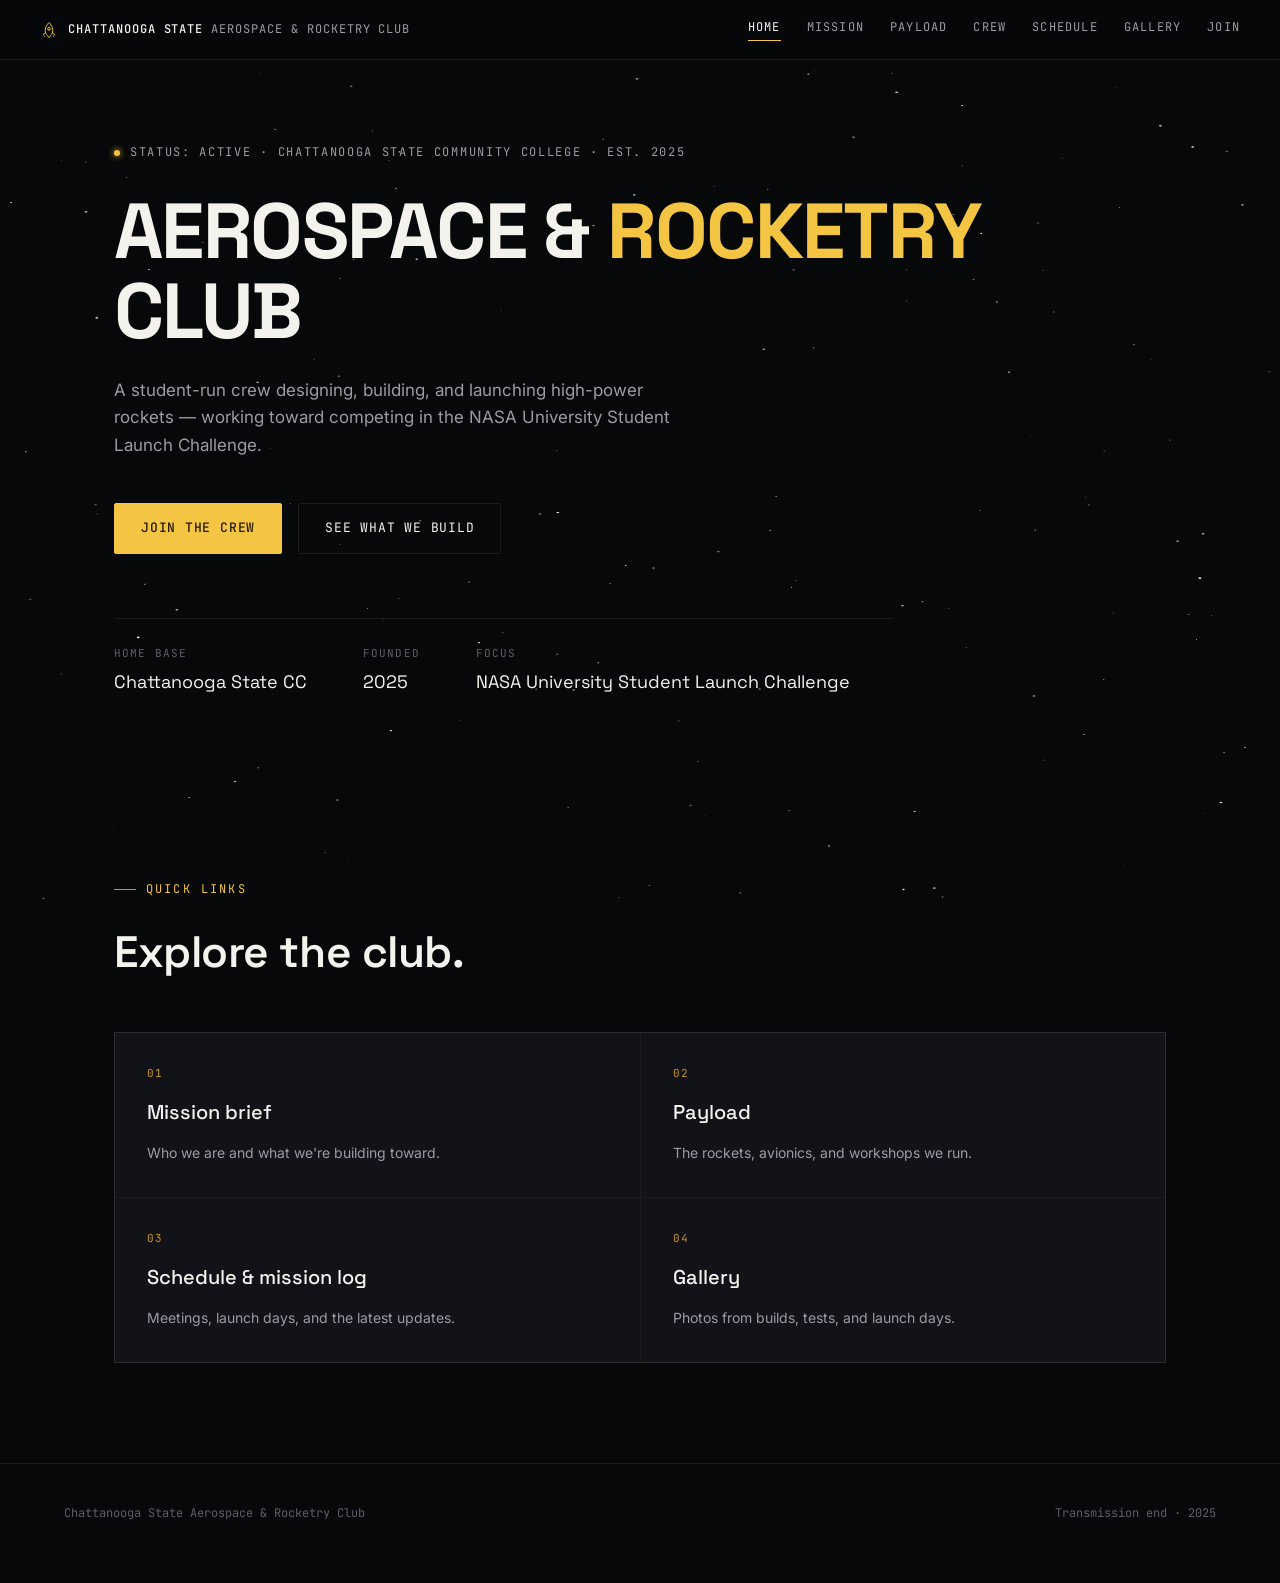
==== index.html @ d48036c6 "Add files via upload" ====
<!DOCTYPE html>
<html lang="en">
<head>
<meta charset="UTF-8">
<meta name="viewport" content="width=device-width, initial-scale=1.0">
<title>Aerospace &amp; Rocketry Club — Chattanooga State</title>
<link rel="preconnect" href="https://fonts.googleapis.com">
<link rel="preconnect" href="https://fonts.gstatic.com" crossorigin>
<link href="https://fonts.googleapis.com/css2?family=Space+Grotesk:wght@400;500;600;700&family=Inter:wght@400;500;600&family=JetBrains+Mono:wght@400;500&display=swap" rel="stylesheet">
<link rel="stylesheet" href="css/style.css">
</head>
<body>
<canvas id="stars"></canvas>
<div class="content">
<header class="topnav">
  <div class="brand">
    <svg width="18" height="18" viewBox="0 0 24 24" fill="none" xmlns="http://www.w3.org/2000/svg">
      <path d="M12 2C12 2 17 6.5 17 13C17 15.5 15.8 17.6 14.5 19L12 22L9.5 19C8.2 17.6 7 15.5 7 13C7 6.5 12 2 12 2Z" stroke="#f4c542" stroke-width="1.3" stroke-linejoin="round"/>
      <circle cx="12" cy="10.5" r="1.8" stroke="#f4c542" stroke-width="1.3"/>
      <path d="M7.5 15.5L4.5 17.5L6 20.5" stroke="#f4c542" stroke-width="1.1" stroke-linecap="round" stroke-linejoin="round"/>
      <path d="M16.5 15.5L19.5 17.5L18 20.5" stroke="#f4c542" stroke-width="1.1" stroke-linecap="round" stroke-linejoin="round"/>
    </svg>
    <span><strong>Chattanooga State</strong> Aerospace &amp; Rocketry Club</span>
  </div>
  <nav class="links">
    <a href="index.html">Home</a>
    <a href="about.html">Mission</a>
    <a href="programs.html">Payload</a>
    <a href="crew.html">Crew</a>
    <a href="schedule.html">Schedule</a>
    <a href="gallery.html">Gallery</a>
    <a href="join.html">Join</a>
  </nav>
</header>

  <section id="top">
    <div class="hero-readout"><span class="dot"></span>Status: active &middot; Chattanooga State Community College &middot; est. 2025</div>
    <h1>Aerospace &amp; <span class="accent">Rocketry</span> Club</h1>
    <p class="hero-sub">A student-run crew designing, building, and launching high-power rockets — working toward competing in the NASA University Student Launch Challenge.</p>
    <div class="hero-cta">
      <a href="join.html" class="btn btn-primary">Join the crew</a>
      <a href="programs.html" class="btn btn-ghost">See what we build</a>
    </div>
    <div class="hero-stats">
      <div><span class="label">Home base</span><span class="value">Chattanooga State CC</span></div>
      <div><span class="label">Founded</span><span class="value">2025</span></div>
      <div><span class="label">Focus</span><span class="value">NASA University Student Launch Challenge</span></div>
    </div>
  </section>

  <section>
    <div class="eyebrow">Quick links</div>
    <h2 class="section-title">Explore the club.</h2>
    <div class="card-grid">
      <a class="card" href="about.html"><span class="tag">01</span><h3>Mission brief</h3><p>Who we are and what we're building toward.</p></a>
      <a class="card" href="programs.html"><span class="tag">02</span><h3>Payload</h3><p>The rockets, avionics, and workshops we run.</p></a>
      <a class="card" href="schedule.html"><span class="tag">03</span><h3>Schedule &amp; mission log</h3><p>Meetings, launch days, and the latest updates.</p></a>
      <a class="card" href="gallery.html"><span class="tag">04</span><h3>Gallery</h3><p>Photos from builds, tests, and launch days.</p></a>
    </div>
  </section>

<footer>
  <span>Chattanooga State Aerospace &amp; Rocketry Club</span>
  <span>Transmission end &middot; 2025</span>
</footer>
</div>
<script src="js/main.js"></script>
</body>
</html>
---- css/style.css ----
:root{
  --void:#07080a;
  --panel:#111319;
  --panel-2:#171a21;
  --hairline:rgba(244,197,66,0.16);
  --hairline-soft:rgba(255,255,255,0.08);
  --yellow:#f4c542;
  --yellow-deep:#c8952a;
  --white:#f3f2ec;
  --gray:#9a9ca6;
  --gray-dim:#5c5f6a;
  --font-display:'Space Grotesk', sans-serif;
  --font-body:'Inter', sans-serif;
  --font-mono:'JetBrains Mono', monospace;
}
*{box-sizing:border-box; margin:0; padding:0;}
html{scroll-behavior:smooth;}
body{
  background:var(--void);
  color:var(--white);
  font-family:var(--font-body);
  line-height:1.6;
  overflow-x:hidden;
  position:relative;
}
#stars{ position:fixed; top:0; left:0; width:100%; height:100%; z-index:0; pointer-events:none; }
.content{ position:relative; z-index:1; }
::selection{ background:var(--yellow); color:var(--void); }
a{ color:inherit; text-decoration:none; }
img{ max-width:100%; display:block; }
@media (prefers-reduced-motion: reduce){ html{ scroll-behavior:auto; } }

header.topnav{
  position:sticky; top:0; z-index:10;
  display:flex; align-items:center; justify-content:space-between;
  padding:18px 40px; background:rgba(7,8,10,0.85); backdrop-filter:blur(8px);
  border-bottom:1px solid var(--hairline-soft);
}
.brand{ display:flex; align-items:center; gap:10px; font-family:var(--font-mono); font-size:12px; letter-spacing:0.08em; color:var(--gray); text-transform:uppercase; }
.brand svg{ flex-shrink:0; }
.brand strong{ color:var(--white); font-weight:500; }
nav.links{ display:flex; gap:26px; flex-wrap:wrap; }
nav.links a{
  font-family:var(--font-mono); font-size:12px; letter-spacing:0.1em; text-transform:uppercase;
  color:var(--gray); position:relative; padding-bottom:4px; transition:color .25s ease;
}
nav.links a::after{ content:""; position:absolute; left:0; bottom:0; width:0; height:1px; background:var(--yellow); transition:width .25s ease; }
nav.links a:hover, nav.links a.active{ color:var(--white); }
nav.links a:hover::after, nav.links a.active::after{ width:100%; }
.nav-toggle{ display:none; }
@media (max-width: 780px){
  nav.links{ display:none; }
  header.topnav{ padding:16px 20px; }
}

section, main.page{ padding:100px 64px; max-width:1180px; margin:0 auto; }
@media (max-width: 720px){ section, main.page{ padding:70px 24px; } }

.eyebrow{
  font-family:var(--font-mono); font-size:12px; letter-spacing:0.18em; text-transform:uppercase;
  color:var(--yellow); display:flex; align-items:center; gap:10px; margin-bottom:18px;
}
.eyebrow::before{ content:""; width:22px; height:1px; background:var(--yellow-deep); }
h2.section-title{
  font-family:var(--font-display); font-weight:600; font-size:clamp(28px,4vw,44px);
  letter-spacing:-0.01em; max-width:760px;
}

#top{
  min-height:80vh; display:flex; flex-direction:column; justify-content:center;
  padding-top:70px; padding-bottom:70px; position:relative;
}
.hero-readout{
  font-family:var(--font-mono); font-size:12px; letter-spacing:0.14em; color:var(--gray);
  text-transform:uppercase; margin-bottom:28px; display:flex; align-items:center; gap:10px;
}
.hero-readout .dot{ width:6px; height:6px; border-radius:50%; background:var(--yellow); box-shadow:0 0 6px 1px rgba(244,197,66,0.6); }
h1{
  font-family:var(--font-display); font-weight:700; font-size:clamp(38px,6.5vw,78px);
  line-height:1.03; letter-spacing:-0.02em; max-width:920px; text-transform:uppercase;
}
h1 .accent{ color:var(--yellow); }
.hero-sub{ margin-top:26px; max-width:560px; font-size:17px; color:var(--gray); }
.hero-cta{ margin-top:44px; display:flex; gap:16px; flex-wrap:wrap; }
.btn{
  font-family:var(--font-mono); font-size:13px; letter-spacing:0.06em; text-transform:uppercase;
  padding:14px 26px; border-radius:2px; display:inline-flex; align-items:center; gap:8px;
  cursor:pointer; transition:transform .2s ease, background .2s ease, border-color .2s ease; border:1px solid transparent;
}
.btn:hover{ transform:translateY(-2px); }
.btn-primary{ background:var(--yellow); color:#221a05; font-weight:500; border-color:var(--yellow); }
.btn-primary:hover{ background:#ffd25c; }
.btn-ghost{ background:transparent; color:var(--white); border-color:var(--hairline-soft); }
.btn-ghost:hover{ border-color:var(--yellow-deep); color:var(--yellow); }

.hero-stats{
  margin-top:64px; display:flex; gap:56px; flex-wrap:wrap;
  border-top:1px solid var(--hairline-soft); padding-top:26px; max-width:780px;
}
.hero-stats div{ display:flex; flex-direction:column; gap:6px; }
.hero-stats .label{ font-family:var(--font-mono); font-size:11px; letter-spacing:0.1em; text-transform:uppercase; color:var(--gray-dim); }
.hero-stats .value{ font-family:var(--font-display); font-size:18px; color:var(--white); }

.pillars{ display:flex; flex-direction:column; gap:0; margin-top:40px; max-width:760px; }
.pillar{ display:flex; gap:20px; padding:22px 0; border-top:1px solid var(--hairline-soft); }
.pillar:last-child{ border-bottom:1px solid var(--hairline-soft); }
.pillar .num{ font-family:var(--font-mono); font-size:12px; color:var(--yellow-deep); padding-top:3px; }
.pillar h3{ font-family:var(--font-display); font-size:18px; font-weight:500; margin-bottom:6px; }
.pillar p{ margin:0; font-size:14px; color:var(--gray); }

.card-grid{
  display:grid; grid-template-columns:repeat(2, 1fr); gap:1px; margin-top:44px;
  background:var(--hairline-soft); border:1px solid var(--hairline-soft);
}
.card{ background:var(--panel); padding:32px; display:flex; flex-direction:column; gap:14px; transition:background .25s ease; }
.card:hover{ background:var(--panel-2); }
.card .tag{ font-family:var(--font-mono); font-size:11px; letter-spacing:0.1em; text-transform:uppercase; color:var(--yellow-deep); }
.card h3{ font-family:var(--font-display); font-size:20px; font-weight:500; }
.card p{ color:var(--gray); font-size:14px; }
@media (max-width: 720px){ .card-grid{ grid-template-columns:1fr; } }

.crew-grid{ margin-top:44px; display:grid; grid-template-columns:repeat(auto-fit, minmax(220px, 1fr)); gap:20px; }
.crew-card{ border:1px dashed var(--hairline-soft); padding:26px; background:var(--panel); display:flex; flex-direction:column; justify-content:center; }
.crew-role{ font-family:var(--font-mono); font-size:11px; letter-spacing:0.08em; text-transform:uppercase; color:var(--yellow-deep); margin-top:6px; }
.crew-card h3{ font-family:var(--font-display); font-size:18px; font-weight:500; }
.crew-card p{ font-size:13px; color:var(--gray-dim); margin-top:10px; }

.flight-log{ margin-top:44px; border-top:1px solid var(--hairline-soft); }
.log-row{ display:grid; grid-template-columns:140px 1fr 1fr; gap:20px; padding:20px 0; border-bottom:1px solid var(--hairline-soft); align-items:center; }
.log-row .log-tag{ font-family:var(--font-mono); font-size:11px; letter-spacing:0.08em; text-transform:uppercase; color:var(--yellow-deep); }
.log-row .log-main{ font-family:var(--font-display); font-size:17px; }
.log-row .log-detail{ font-family:var(--font-mono); font-size:13px; color:var(--gray); }
@media (max-width: 640px){ .log-row{ grid-template-columns:1fr; gap:6px; } }

.mission-log{ margin-top:60px; }
.mission-log h3.mlog-title{ font-family:var(--font-display); font-size:20px; margin-bottom:24px; }
.mlog-entry{ border-left:2px solid var(--yellow-deep); padding:4px 0 4px 24px; margin-bottom:36px; }
.mlog-date{ font-family:var(--font-mono); font-size:11px; letter-spacing:0.08em; text-transform:uppercase; color:var(--yellow); margin-bottom:10px; }
.mlog-entry h4{ font-family:var(--font-display); font-size:17px; font-weight:500; margin-bottom:8px; }
.mlog-entry p{ color:var(--gray); font-size:14px; margin-bottom:6px; max-width:680px; }
.mlog-list{ color:var(--gray); font-size:14px; margin:10px 0 6px 18px; max-width:660px; }
.mlog-list li{ margin-bottom:6px; }

.gallery-grid{ margin-top:44px; display:grid; grid-template-columns:repeat(3, 1fr); gap:16px; }
.gallery-item{
  aspect-ratio:4/3; background:var(--panel); border:1px solid var(--hairline-soft);
  display:flex; flex-direction:column; align-items:center; justify-content:center; gap:10px;
  color:var(--gray-dim); text-align:center; padding:16px;
}
.gallery-item .icon{ color:var(--yellow-deep); }
.gallery-item span{ font-family:var(--font-mono); font-size:11px; letter-spacing:0.06em; text-transform:uppercase; }
@media (max-width: 780px){ .gallery-grid{ grid-template-columns:repeat(2, 1fr); } }
@media (max-width: 480px){ .gallery-grid{ grid-template-columns:1fr; } }
.gallery-note{ margin-top:28px; color:var(--gray-dim); font-family:var(--font-mono); font-size:12px; max-width:560px; }

#ground-control, .split{ display:grid; grid-template-columns:1fr 1fr; gap:64px; }
#ground-control p, .split p{ color:var(--gray); margin-top:20px; max-width:460px; }
.contact-list{ margin-top:28px; display:flex; flex-direction:column; gap:14px; }
.contact-list div{ font-family:var(--font-mono); font-size:13px; color:var(--white); display:flex; gap:12px; }
.contact-list span{ color:var(--gray-dim); min-width:90px; }
.join-form{ background:var(--panel); border:1px solid var(--hairline-soft); padding:32px; }
.join-form .field{ margin-bottom:18px; display:flex; flex-direction:column; gap:8px; }
.join-form label{ font-family:var(--font-mono); font-size:11px; letter-spacing:0.08em; text-transform:uppercase; color:var(--gray); }
.join-form input, .join-form select{
  background:var(--void); border:1px solid var(--hairline-soft); color:var(--white);
  font-family:var(--font-body); font-size:14px; padding:12px 14px; border-radius:2px;
}
.join-form input:focus, .join-form select:focus{ outline:none; border-color:var(--yellow-deep); }
.join-form button{ width:100%; margin-top:6px; }
@media (max-width: 860px){ #ground-control, .split{ grid-template-columns:1fr; } }

footer{
  padding:40px 64px 60px; border-top:1px solid var(--hairline-soft); display:flex;
  justify-content:space-between; flex-wrap:wrap; gap:12px; font-family:var(--font-mono);
  font-size:12px; color:var(--gray-dim);
}
@media (max-width: 720px){ footer{ padding:32px 24px; flex-direction:column; } }
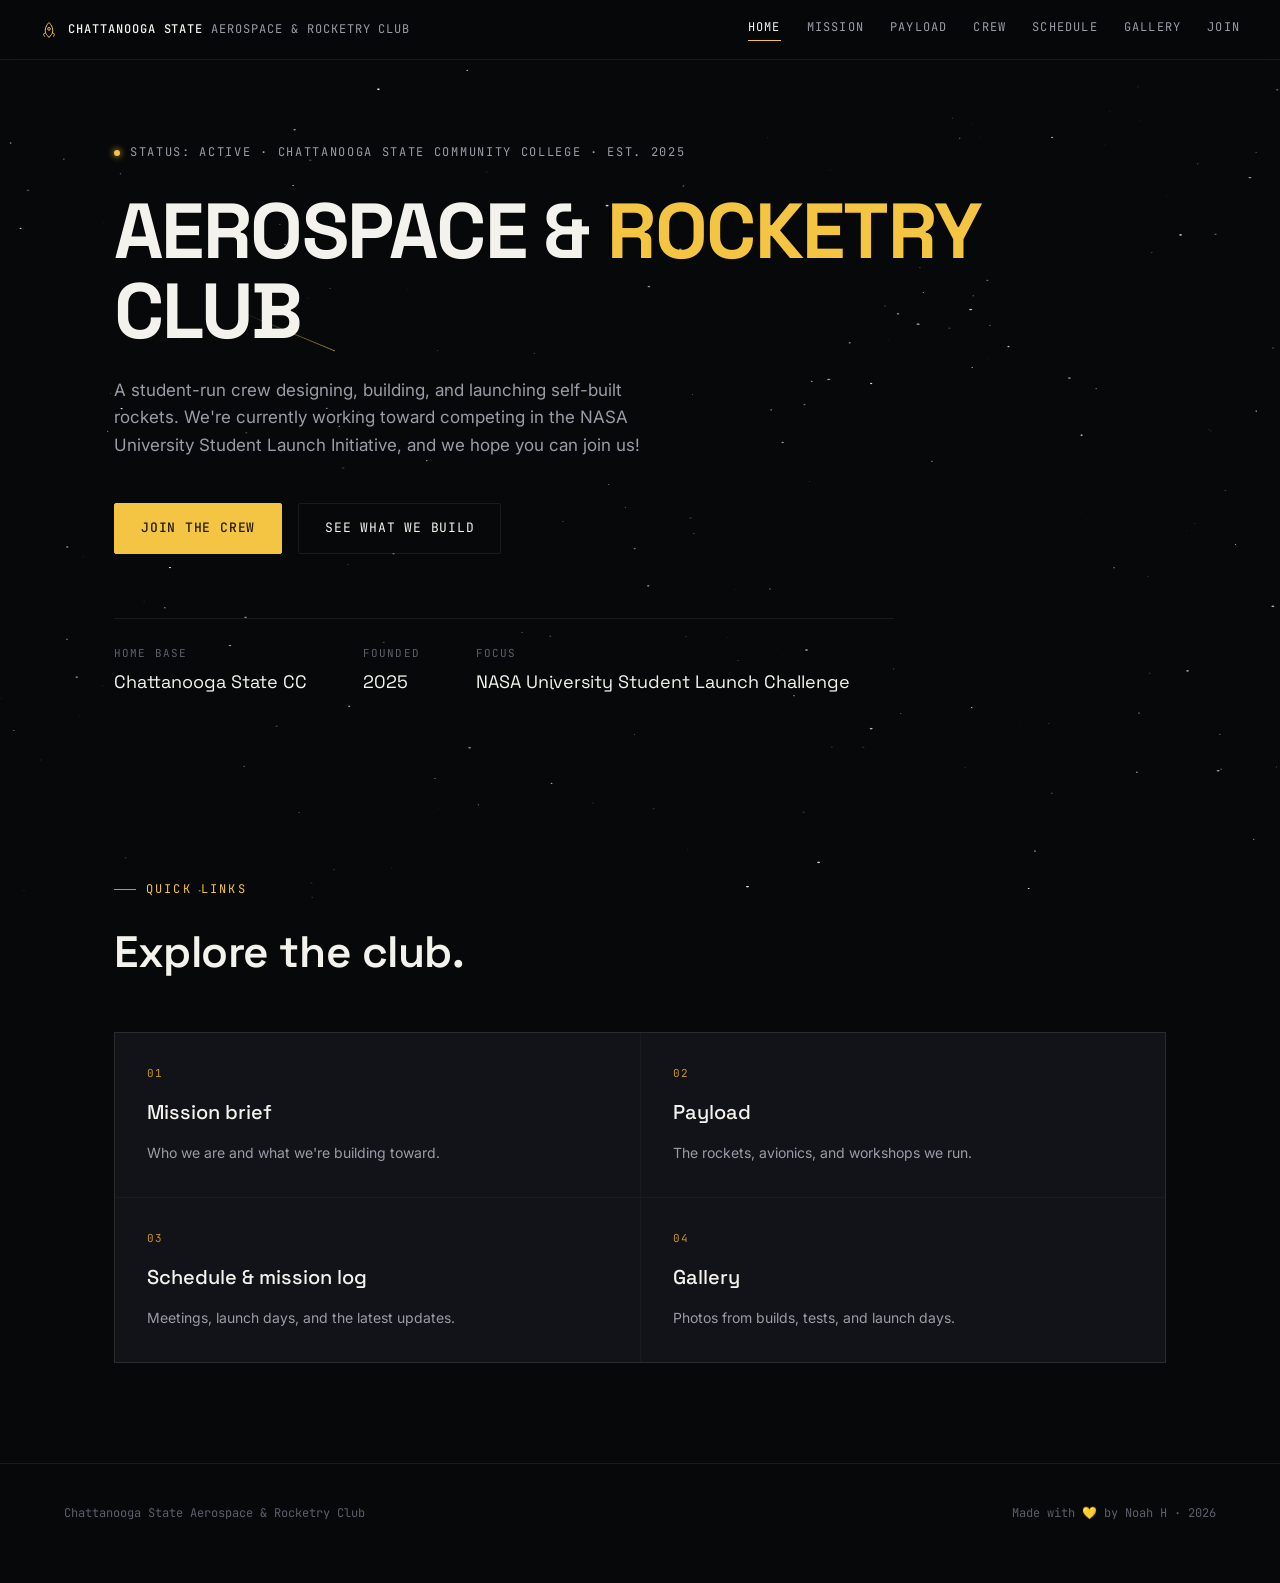
==== commit f11b4f1c: "Revise club description and footer credits Updated the club description and footer information." ====
--- a/index.html
+++ b/index.html
@@ -36,7 +36,7 @@
   <section id="top">
     <div class="hero-readout"><span class="dot"></span>Status: active &middot; Chattanooga State Community College &middot; est. 2025</div>
     <h1>Aerospace &amp; <span class="accent">Rocketry</span> Club</h1>
-    <p class="hero-sub">A student-run crew designing, building, and launching high-power rockets — working toward competing in the NASA University Student Launch Challenge.</p>
+    <p class="hero-sub">A student-run crew designing, building, and launching self-built rockets. We're currently working toward competing in the NASA University Student Launch Initiative, and we hope you can join us!</p>
     <div class="hero-cta">
       <a href="join.html" class="btn btn-primary">Join the crew</a>
       <a href="programs.html" class="btn btn-ghost">See what we build</a>
@@ -61,7 +61,7 @@
 
 <footer>
   <span>Chattanooga State Aerospace &amp; Rocketry Club</span>
-  <span>Transmission end &middot; 2025</span>
+  <span>Made with 💛 by Noah H &middot; 2026</span>
 </footer>
 </div>
 <script src="js/main.js"></script>
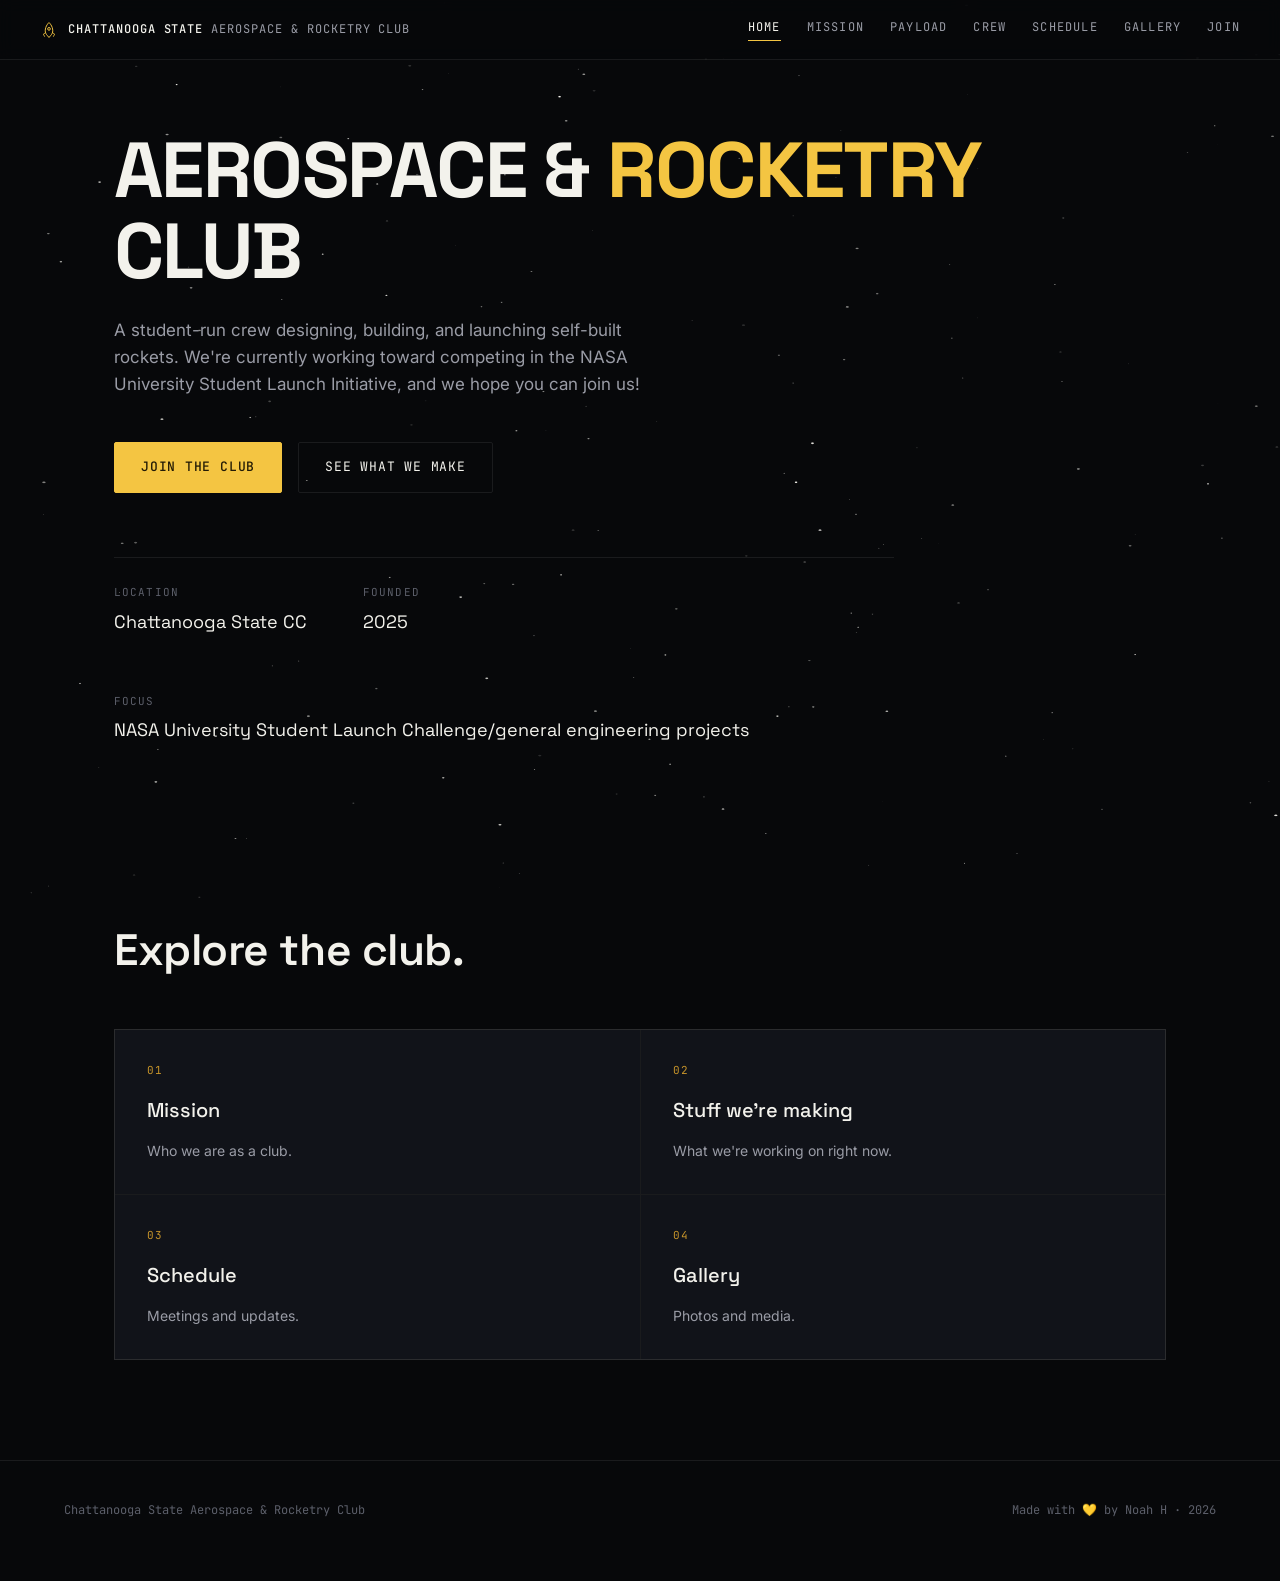
==== commit f4e7585c: "update crew, index, join, and programs pages" ====
--- a/index.html
+++ b/index.html
@@ -34,28 +34,26 @@
 </header>
 
   <section id="top">
-    <div class="hero-readout"><span class="dot"></span>Status: active &middot; Chattanooga State Community College &middot; est. 2025</div>
     <h1>Aerospace &amp; <span class="accent">Rocketry</span> Club</h1>
     <p class="hero-sub">A student-run crew designing, building, and launching self-built rockets. We're currently working toward competing in the NASA University Student Launch Initiative, and we hope you can join us!</p>
     <div class="hero-cta">
-      <a href="join.html" class="btn btn-primary">Join the crew</a>
-      <a href="programs.html" class="btn btn-ghost">See what we build</a>
+      <a href="join.html" class="btn btn-primary">Join the club</a>
+      <a href="programs.html" class="btn btn-ghost">See what we make</a>
     </div>
     <div class="hero-stats">
-      <div><span class="label">Home base</span><span class="value">Chattanooga State CC</span></div>
+      <div><span class="label">Location</span><span class="value">Chattanooga State CC</span></div>
       <div><span class="label">Founded</span><span class="value">2025</span></div>
-      <div><span class="label">Focus</span><span class="value">NASA University Student Launch Challenge</span></div>
+      <div><span class="label">Focus</span><span class="value">NASA University Student Launch Challenge/general engineering projects</span></div>
     </div>
   </section>
 
   <section>
-    <div class="eyebrow">Quick links</div>
     <h2 class="section-title">Explore the club.</h2>
     <div class="card-grid">
-      <a class="card" href="about.html"><span class="tag">01</span><h3>Mission brief</h3><p>Who we are and what we're building toward.</p></a>
-      <a class="card" href="programs.html"><span class="tag">02</span><h3>Payload</h3><p>The rockets, avionics, and workshops we run.</p></a>
-      <a class="card" href="schedule.html"><span class="tag">03</span><h3>Schedule &amp; mission log</h3><p>Meetings, launch days, and the latest updates.</p></a>
-      <a class="card" href="gallery.html"><span class="tag">04</span><h3>Gallery</h3><p>Photos from builds, tests, and launch days.</p></a>
+      <a class="card" href="about.html"><span class="tag">01</span><h3>Mission</h3><p>Who we are as a club.</p></a>
+      <a class="card" href="programs.html"><span class="tag">02</span><h3>Stuff we're making</h3><p>What we're working on right now.</p></a>
+      <a class="card" href="schedule.html"><span class="tag">03</span><h3>Schedule</h3><p>Meetings and updates.</p></a>
+      <a class="card" href="gallery.html"><span class="tag">04</span><h3>Gallery</h3><p>Photos and media.</p></a>
     </div>
   </section>
 
